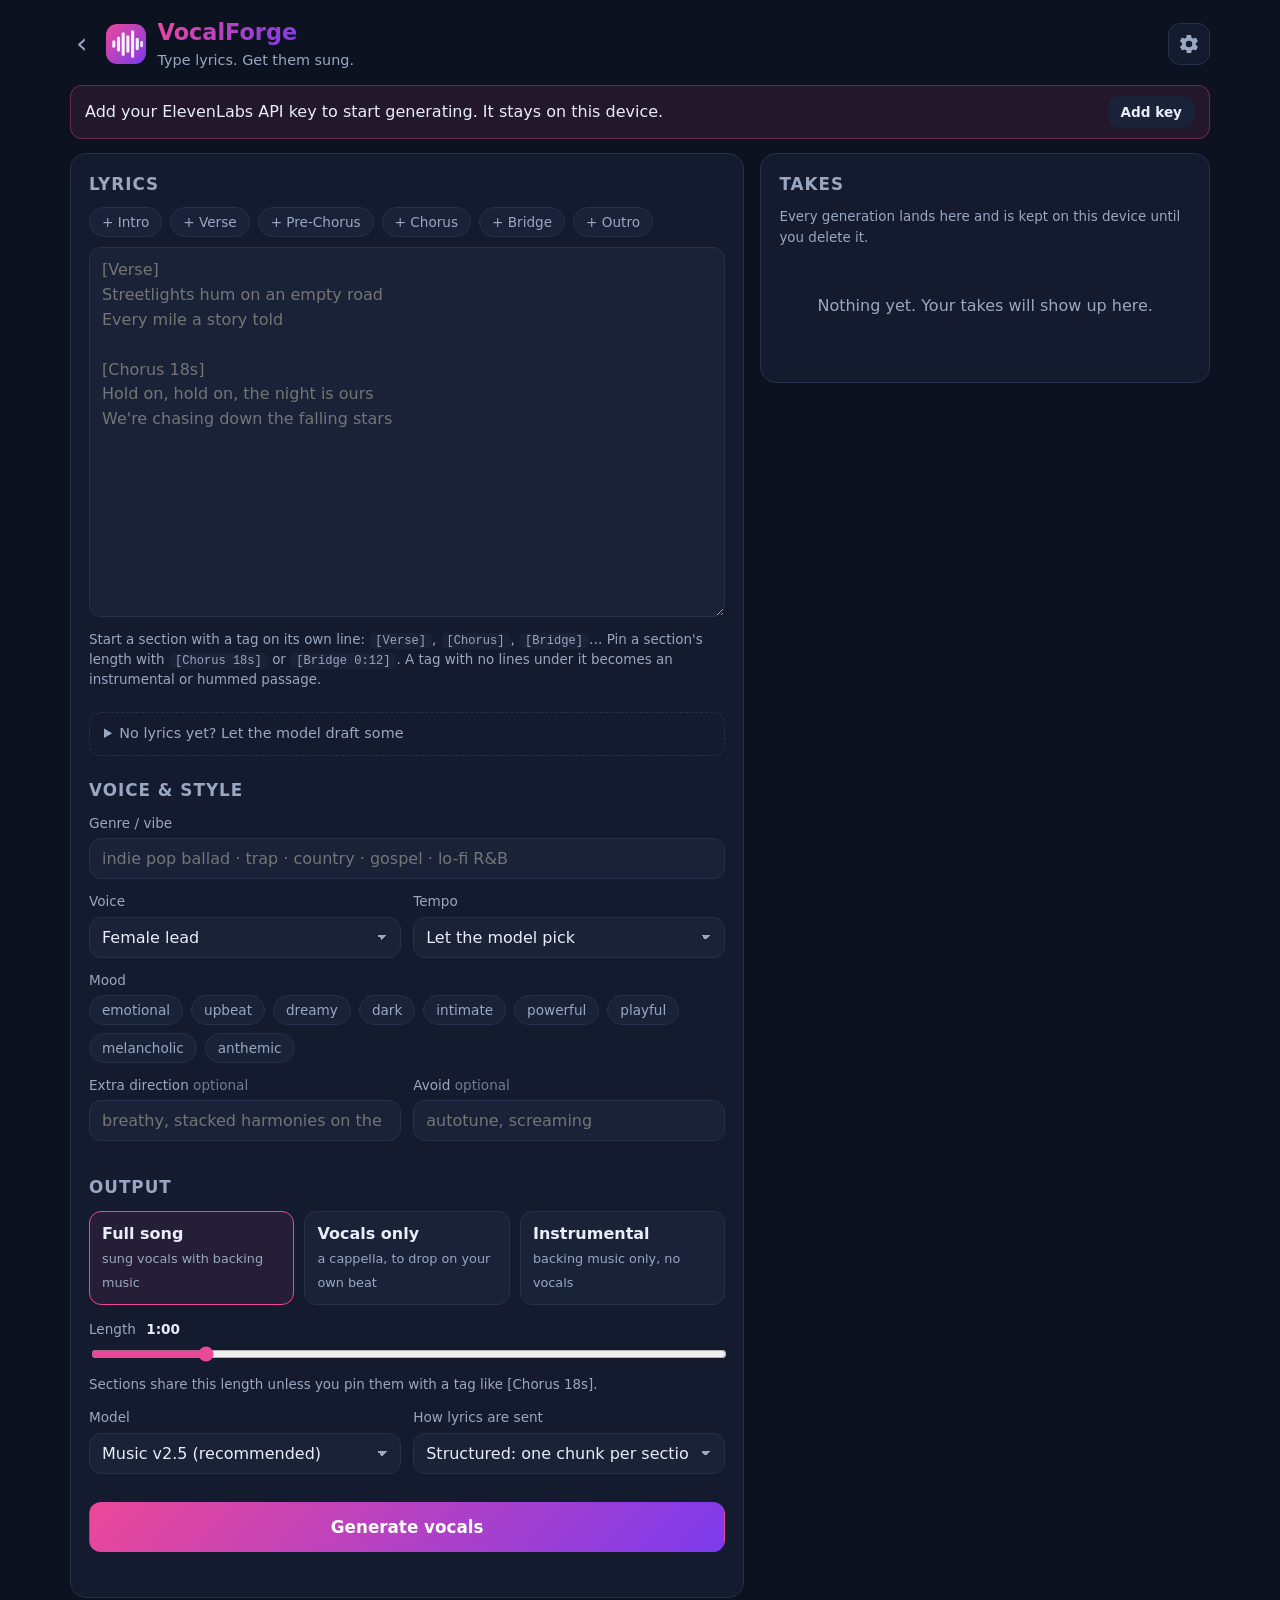
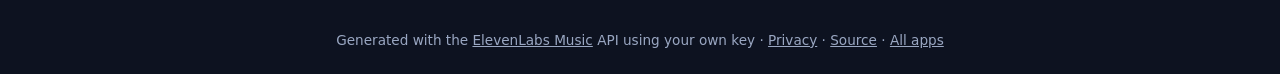
==== vocalforge/index.html @ 3dbb308b "Add VocalForge: AI vocals for your lyrics A static app at /vocalforge/ that turns typed lyrics into " ====
<!DOCTYPE html>
<html lang="en">
<head>
<meta charset="UTF-8">
<meta name="viewport" content="width=device-width, initial-scale=1.0, viewport-fit=cover">
<meta name="theme-color" content="#0d1220">
<meta name="description" content="Type lyrics, pick a voice and a style, and get them sung. Runs in your browser with your own ElevenLabs key; nothing is stored anywhere but your device.">
<title>VocalForge · AI vocals for your lyrics</title>
<link rel="manifest" href="./manifest.json">
<link rel="icon" href="./icon.svg" type="image/svg+xml">
<link rel="apple-touch-icon" href="./apple-touch-icon.png">
<link rel="stylesheet" href="./app.css">
</head>
<body>
<header class="top">
  <a class="back" href="../" title="All apps" aria-label="Back to all apps">‹</a>
  <img class="logo" src="./icon.svg" alt="" width="40" height="40">
  <div class="title">
    <h1>VocalForge</h1>
    <p>Type lyrics. Get them sung.</p>
  </div>
  <button id="settings-btn" class="iconbtn" type="button" aria-label="Settings" title="Settings">
    <svg viewBox="0 0 24 24" width="22" height="22" aria-hidden="true"><path fill="currentColor" d="M19.4 13a7.6 7.6 0 0 0 .1-1 7.6 7.6 0 0 0-.1-1l2.1-1.6a.5.5 0 0 0 .1-.6l-2-3.5a.5.5 0 0 0-.6-.2l-2.5 1a7.3 7.3 0 0 0-1.7-1l-.4-2.6a.5.5 0 0 0-.5-.4h-4a.5.5 0 0 0-.5.4l-.4 2.6a7.3 7.3 0 0 0-1.7 1l-2.5-1a.5.5 0 0 0-.6.2l-2 3.5a.5.5 0 0 0 .1.6L4.5 11a7.6 7.6 0 0 0 0 2l-2.1 1.6a.5.5 0 0 0-.1.6l2 3.5c.1.2.4.3.6.2l2.5-1c.5.4 1.1.7 1.7 1l.4 2.6c0 .2.2.4.5.4h4c.2 0 .4-.2.5-.4l.4-2.6c.6-.3 1.2-.6 1.7-1l2.5 1c.2.1.5 0 .6-.2l2-3.5a.5.5 0 0 0-.1-.6L19.4 13zM12 15.5a3.5 3.5 0 1 1 0-7 3.5 3.5 0 0 1 0 7z"/></svg>
  </button>
</header>

<div id="setup-banner" class="banner" hidden>
  <span>Add your ElevenLabs API key to start generating. It stays on this device.</span>
  <button type="button" class="btn small" id="setup-open">Add key</button>
</div>

<main class="layout">
  <section class="panel" aria-labelledby="h-lyrics">
    <h2 id="h-lyrics">Lyrics</h2>
    <div class="chips" id="tag-chips" aria-label="Insert a section tag">
      <button type="button" class="chip" data-tag="[Intro]">+ Intro</button>
      <button type="button" class="chip" data-tag="[Verse]">+ Verse</button>
      <button type="button" class="chip" data-tag="[Pre-Chorus]">+ Pre-Chorus</button>
      <button type="button" class="chip" data-tag="[Chorus]">+ Chorus</button>
      <button type="button" class="chip" data-tag="[Bridge]">+ Bridge</button>
      <button type="button" class="chip" data-tag="[Outro]">+ Outro</button>
    </div>
    <textarea id="lyrics" rows="14" spellcheck="true" aria-label="Lyrics" placeholder="[Verse]
Streetlights hum on an empty road
Every mile a story told

[Chorus 18s]
Hold on, hold on, the night is ours
We're chasing down the falling stars"></textarea>
    <p class="hint">Start a section with a tag on its own line: <code>[Verse]</code>, <code>[Chorus]</code>, <code>[Bridge]</code>… Pin a section's length with <code>[Chorus 18s]</code> or <code>[Bridge 0:12]</code>. A tag with no lines under it becomes an instrumental or hummed passage.</p>
    <div id="structure" class="structure" aria-live="polite"></div>

    <details class="sub">
      <summary>No lyrics yet? Let the model draft some</summary>
      <div class="field">
        <label for="topic">What's the song about?</label>
        <input id="topic" type="text" placeholder="a late-night drive after a breakup" autocomplete="off">
      </div>
      <div class="row">
        <button type="button" class="btn ghost" id="draft-btn">Draft lyrics</button>
        <span class="hint">Uses the style settings below. Drafting is free on ElevenLabs; only generating audio uses credits.</span>
      </div>
    </details>

    <h2>Voice &amp; style</h2>
    <div class="field">
      <label for="genre">Genre / vibe</label>
      <input id="genre" type="text" placeholder="indie pop ballad · trap · country · gospel · lo-fi R&amp;B" autocomplete="off">
    </div>
    <div class="row two">
      <div class="field">
        <label for="voice">Voice</label>
        <select id="voice">
          <option value="female">Female lead</option>
          <option value="male">Male lead</option>
          <option value="androgynous">Androgynous lead</option>
          <option value="duet">Duet (male + female)</option>
          <option value="choir">Choir / group</option>
          <option value="child">Young / child-like</option>
          <option value="rap-male">Male rapper</option>
          <option value="rap-female">Female rapper</option>
        </select>
      </div>
      <div class="field">
        <label for="tempo">Tempo</label>
        <select id="tempo">
          <option value="">Let the model pick</option>
          <option value="slow">Slow (~70 BPM)</option>
          <option value="mid">Mid (~95 BPM)</option>
          <option value="upbeat">Upbeat (~120 BPM)</option>
          <option value="fast">Fast (~140 BPM)</option>
        </select>
      </div>
    </div>
    <div class="field">
      <span class="label">Mood</span>
      <div class="chips" id="moods" role="group" aria-label="Mood">
        <button type="button" class="chip toggle" data-mood="emotional" aria-pressed="false">emotional</button>
        <button type="button" class="chip toggle" data-mood="upbeat" aria-pressed="false">upbeat</button>
        <button type="button" class="chip toggle" data-mood="dreamy" aria-pressed="false">dreamy</button>
        <button type="button" class="chip toggle" data-mood="dark" aria-pressed="false">dark</button>
        <button type="button" class="chip toggle" data-mood="intimate" aria-pressed="false">intimate</button>
        <button type="button" class="chip toggle" data-mood="powerful" aria-pressed="false">powerful</button>
        <button type="button" class="chip toggle" data-mood="playful" aria-pressed="false">playful</button>
        <button type="button" class="chip toggle" data-mood="melancholic" aria-pressed="false">melancholic</button>
        <button type="button" class="chip toggle" data-mood="anthemic" aria-pressed="false">anthemic</button>
      </div>
    </div>
    <div class="row two">
      <div class="field">
        <label for="extra">Extra direction <span class="opt">optional</span></label>
        <input id="extra" type="text" placeholder="breathy, stacked harmonies on the chorus" autocomplete="off">
      </div>
      <div class="field">
        <label for="avoid">Avoid <span class="opt">optional</span></label>
        <input id="avoid" type="text" placeholder="autotune, screaming" autocomplete="off">
      </div>
    </div>

    <h2>Output</h2>
    <div class="seg" role="radiogroup" aria-label="Output type">
      <label><input type="radio" name="output" value="song" checked><span>Full song</span><small>sung vocals with backing music</small></label>
      <label><input type="radio" name="output" value="acappella"><span>Vocals only</span><small>a cappella, to drop on your own beat</small></label>
      <label><input type="radio" name="output" value="instrumental"><span>Instrumental</span><small>backing music only, no vocals</small></label>
    </div>
    <div class="field">
      <label for="length">Length <span id="length-label" class="val"></span></label>
      <input type="range" id="length" min="10" max="300" step="5" value="60">
      <p class="hint" id="length-hint"></p>
    </div>
    <div class="row two">
      <div class="field">
        <label for="model">Model</label>
        <select id="model">
          <option value="music_v2_5">Music v2.5 (recommended)</option>
          <option value="music_v2">Music v2</option>
          <option value="music_v1">Music v1 (legacy)</option>
        </select>
      </div>
      <div class="field">
        <label for="mode">How lyrics are sent</label>
        <select id="mode">
          <option value="structured">Structured: one chunk per section</option>
          <option value="freeform">Freeform: lyrics inside a prompt</option>
        </select>
      </div>
    </div>

    <div class="actions">
      <button type="button" class="btn primary big" id="generate">Generate vocals</button>
      <button type="button" class="btn ghost big" id="cancel" hidden>Cancel</button>
    </div>
    <p id="status" class="status" role="status" aria-live="polite"></p>
    <p id="error" class="error" role="alert" hidden></p>
  </section>

  <section class="panel" aria-labelledby="h-takes">
    <h2 id="h-takes">Takes <span id="takes-count" class="count"></span></h2>
    <p class="hint">Every generation lands here and is kept on this device until you delete it.</p>
    <div id="takes"></div>
    <p id="takes-empty" class="empty">Nothing yet. Your takes will show up here.</p>
  </section>
</main>

<dialog id="settings" aria-labelledby="h-settings">
  <form method="dialog" class="dialog-body">
    <h2 id="h-settings">Settings</h2>
    <div class="field">
      <label for="api-key">ElevenLabs API key</label>
      <div class="keyrow">
        <input id="api-key" type="password" autocomplete="off" spellcheck="false" placeholder="sk_…">
        <button type="button" class="btn ghost small" id="key-toggle" aria-label="Show key">Show</button>
      </div>
      <p class="hint">Create one at elevenlabs.io → Profile → API keys. Music generation needs a paid plan. The key is saved in this browser only and sent only to the API host below.</p>
    </div>
    <div class="field">
      <label for="api-base">API host</label>
      <input id="api-base" type="url" autocomplete="off" spellcheck="false" placeholder="https://api.elevenlabs.io">
      <p class="hint">Leave as is to call ElevenLabs directly. If your browser blocks the call, point this at your own relay; see <a href="./README.md#if-the-browser-blocks-the-call">the README</a>.</p>
    </div>
    <p id="key-check" class="status"></p>
    <div class="actions">
      <button type="button" class="btn ghost" id="key-check-btn">Check key</button>
      <button type="button" class="btn ghost" id="key-forget">Forget key</button>
      <button type="submit" class="btn primary" id="settings-save">Save</button>
    </div>
  </form>
</dialog>

<footer>
  Generated with the <a href="https://elevenlabs.io/music" rel="noopener">ElevenLabs Music</a> API using your own key
  · <a href="./privacy.html">Privacy</a>
  · <a href="https://github.com/JBERRY2347/jberry2347.github.io/tree/main/vocalforge" rel="noopener">Source</a>
  · <a href="../">All apps</a>
</footer>

<script src="./app.js"></script>
</body>
</html>
---- vocalforge/app.css ----
:root {
  --bg: #0d1220;
  --panel: #141b2e;
  --panel-2: #1a2238;
  --line: #26304b;
  --text: #e8edf8;
  --muted: #9aa7c2;
  --accent: #ec4899;
  --accent-2: #7c3aed;
  --grad: linear-gradient(135deg, #ec4899, #7c3aed);
  --ok: #3ddc97;
  --warn: #f5b942;
  --bad: #ff8a8a;
  --radius: 16px;
}
* { box-sizing: border-box; }
[hidden] { display: none !important; }
html, body { margin: 0; }
body {
  background: var(--bg);
  color: var(--text);
  font-family: 'Segoe UI', system-ui, -apple-system, sans-serif;
  line-height: 1.5;
  min-height: 100vh;
  padding: max(16px, env(safe-area-inset-top)) 16px max(24px, env(safe-area-inset-bottom));
}
a { color: #4da3ff; }
h1, h2 { margin: 0; }
h2 { font-size: 1.05rem; margin: 22px 0 10px; color: var(--muted); text-transform: uppercase; letter-spacing: .06em; font-weight: 600; }
h2:first-of-type { margin-top: 0; }
code { background: var(--panel-2); padding: 1px 6px; border-radius: 6px; font-size: .9em; }

.top { display: flex; align-items: center; gap: 12px; max-width: 1140px; margin: 0 auto 14px; }
.top .back { color: var(--muted); text-decoration: none; font-size: 1.8rem; line-height: 1; padding: 0 6px; }
.top .back:hover { color: var(--text); }
.top .logo { width: 40px; height: 40px; border-radius: 11px; flex: none; }
.top .title { flex: 1; min-width: 0; }
.top h1 { font-size: 1.4rem; background: var(--grad); -webkit-background-clip: text; background-clip: text; color: transparent; display: inline-block; }
.top p { margin: 0; color: var(--muted); font-size: .9rem; }
.iconbtn { background: var(--panel); border: 1px solid var(--line); color: var(--muted); width: 42px; height: 42px; border-radius: 12px; display: grid; place-items: center; cursor: pointer; }
.iconbtn:hover { color: var(--text); border-color: var(--accent); }

.banner { max-width: 1140px; margin: 0 auto 14px; background: rgba(236,72,153,.1); border: 1px solid rgba(236,72,153,.35); border-radius: 12px; padding: 10px 14px; display: flex; gap: 12px; align-items: center; flex-wrap: wrap; }
.banner span { flex: 1 1 240px; }

.layout { max-width: 1140px; margin: 0 auto; display: grid; grid-template-columns: minmax(0, 3fr) minmax(0, 2fr); gap: 16px; align-items: start; }
@media (max-width: 900px) { .layout { grid-template-columns: 1fr; } }
.panel { background: var(--panel); border: 1px solid var(--line); border-radius: var(--radius); padding: 18px; }

.field { margin-bottom: 12px; min-width: 0; }
.field label, .field .label { display: block; font-size: .85rem; color: var(--muted); margin-bottom: 5px; }
.field .opt { color: #6f7c99; font-weight: 400; }
.field .val { color: var(--text); font-weight: 600; margin-left: 6px; }
input[type=text], input[type=url], input[type=password], select, textarea {
  width: 100%; background: var(--panel-2); border: 1px solid var(--line); color: var(--text);
  padding: 10px 12px; border-radius: 12px; font-size: 1rem; font-family: inherit; outline: none;
}
input:focus, select:focus, textarea:focus { border-color: var(--accent); }
textarea { resize: vertical; min-height: 200px; line-height: 1.55; }
select { appearance: none; -webkit-appearance: none; background-image: linear-gradient(45deg, transparent 50%, var(--muted) 50%), linear-gradient(135deg, var(--muted) 50%, transparent 50%); background-position: calc(100% - 18px) 50%, calc(100% - 13px) 50%; background-size: 5px 5px; background-repeat: no-repeat; padding-right: 34px; }
input[type=range] { width: 100%; accent-color: var(--accent); }
.row { display: flex; gap: 12px; flex-wrap: wrap; align-items: center; }
.row.two > .field { flex: 1 1 200px; }
.hint { color: var(--muted); font-size: .84rem; margin: 6px 0 0; }

.chips { display: flex; flex-wrap: wrap; gap: 8px; margin: 0 0 10px; }
.chip { background: var(--panel-2); border: 1px solid var(--line); color: var(--muted); padding: 6px 12px; border-radius: 999px; font-size: .85rem; cursor: pointer; font-family: inherit; }
.chip:hover { color: var(--text); border-color: var(--accent); }
.chip.toggle[aria-pressed="true"] { background: var(--grad); color: #fff; border-color: transparent; }

.structure { display: flex; flex-wrap: wrap; gap: 6px; margin: 10px 0 0; font-size: .82rem; }
.structure .sec { background: var(--panel-2); border: 1px solid var(--line); border-radius: 8px; padding: 4px 9px; color: var(--muted); }
.structure .sec b { color: var(--text); font-weight: 600; }
.structure .sec.pinned { border-color: rgba(124,58,237,.6); }
.structure .sec.instr { font-style: italic; }
.structure .total { color: var(--muted); padding: 4px 2px; }
.structure .problem { color: var(--bad); flex-basis: 100%; }

details.sub { border: 1px dashed var(--line); border-radius: 12px; padding: 10px 14px; margin-top: 12px; }
details.sub summary { cursor: pointer; color: var(--muted); font-size: .9rem; }
details.sub[open] summary { margin-bottom: 10px; }

.seg { display: grid; grid-template-columns: repeat(auto-fit, minmax(150px, 1fr)); gap: 10px; margin-bottom: 14px; }
.seg label { display: block; background: var(--panel-2); border: 1px solid var(--line); border-radius: 12px; padding: 10px 12px; cursor: pointer; }
.seg label:has(input:checked) { border-color: var(--accent); background: rgba(236,72,153,.08); }
.seg input { position: absolute; opacity: 0; pointer-events: none; }
.seg span { display: block; font-weight: 600; }
.seg small { color: var(--muted); font-size: .8rem; }
@media (max-width: 480px) { .seg { grid-template-columns: 1fr; } }

.actions { display: flex; gap: 10px; flex-wrap: wrap; margin-top: 16px; }
.btn { display: inline-block; text-decoration: none; padding: 10px 16px; border-radius: 12px; font-weight: 600; font-size: .95rem; text-align: center; border: 1px solid transparent; cursor: pointer; font-family: inherit; color: var(--text); background: var(--panel-2); }
.btn.primary { background: var(--grad); color: #fff; }
.btn.primary:disabled { opacity: .55; cursor: not-allowed; }
.btn.ghost { background: transparent; border-color: var(--line); color: var(--muted); }
.btn.ghost:hover { color: var(--text); border-color: var(--accent); }
.btn.big { flex: 1 1 200px; padding: 14px 18px; font-size: 1.05rem; }
.btn.small { padding: 7px 12px; font-size: .85rem; }
.btn.danger { color: var(--bad); }

.status { color: var(--muted); font-size: .9rem; margin: 10px 0 0; min-height: 1.2em; }
.status.ok { color: var(--ok); }
.status.busy::before { content: ''; display: inline-block; width: 12px; height: 12px; border: 2px solid var(--accent); border-right-color: transparent; border-radius: 50%; margin-right: 8px; vertical-align: -1px; animation: spin .8s linear infinite; }
@keyframes spin { to { transform: rotate(360deg); } }
.error { color: var(--bad); background: rgba(255,138,138,.08); border: 1px solid rgba(255,138,138,.3); border-radius: 12px; padding: 10px 12px; font-size: .9rem; margin: 10px 0 0; white-space: pre-wrap; }
.empty { color: var(--muted); text-align: center; padding: 30px 10px; }
.count { color: var(--muted); font-weight: 400; }

.take { background: var(--panel-2); border: 1px solid var(--line); border-radius: 12px; padding: 12px; margin-bottom: 10px; }
.take .head { display: flex; gap: 10px; align-items: baseline; flex-wrap: wrap; }
.take h3 { margin: 0; font-size: 1rem; flex: 1 1 160px; overflow-wrap: anywhere; }
.take .meta { color: var(--muted); font-size: .8rem; }
.take audio { width: 100%; margin: 10px 0 8px; }
.take .tools { display: flex; gap: 8px; flex-wrap: wrap; }
.take details { margin-top: 8px; font-size: .82rem; }
.take summary { color: var(--muted); cursor: pointer; }
.take pre { background: var(--bg); border: 1px solid var(--line); border-radius: 8px; padding: 10px; overflow: auto; max-height: 280px; font-size: .78rem; margin: 8px 0 0; }

dialog { background: var(--panel); color: var(--text); border: 1px solid var(--line); border-radius: var(--radius); padding: 0; width: min(560px, calc(100vw - 32px)); }
dialog::backdrop { background: rgba(0,0,0,.6); }
.dialog-body { padding: 20px; }
.dialog-body h2 { margin-top: 0; }
.keyrow { display: flex; gap: 8px; }
.keyrow input { flex: 1; }

footer { margin: 32px auto 0; max-width: 1140px; color: var(--muted); font-size: .85rem; text-align: center; }
footer a { color: var(--muted); }
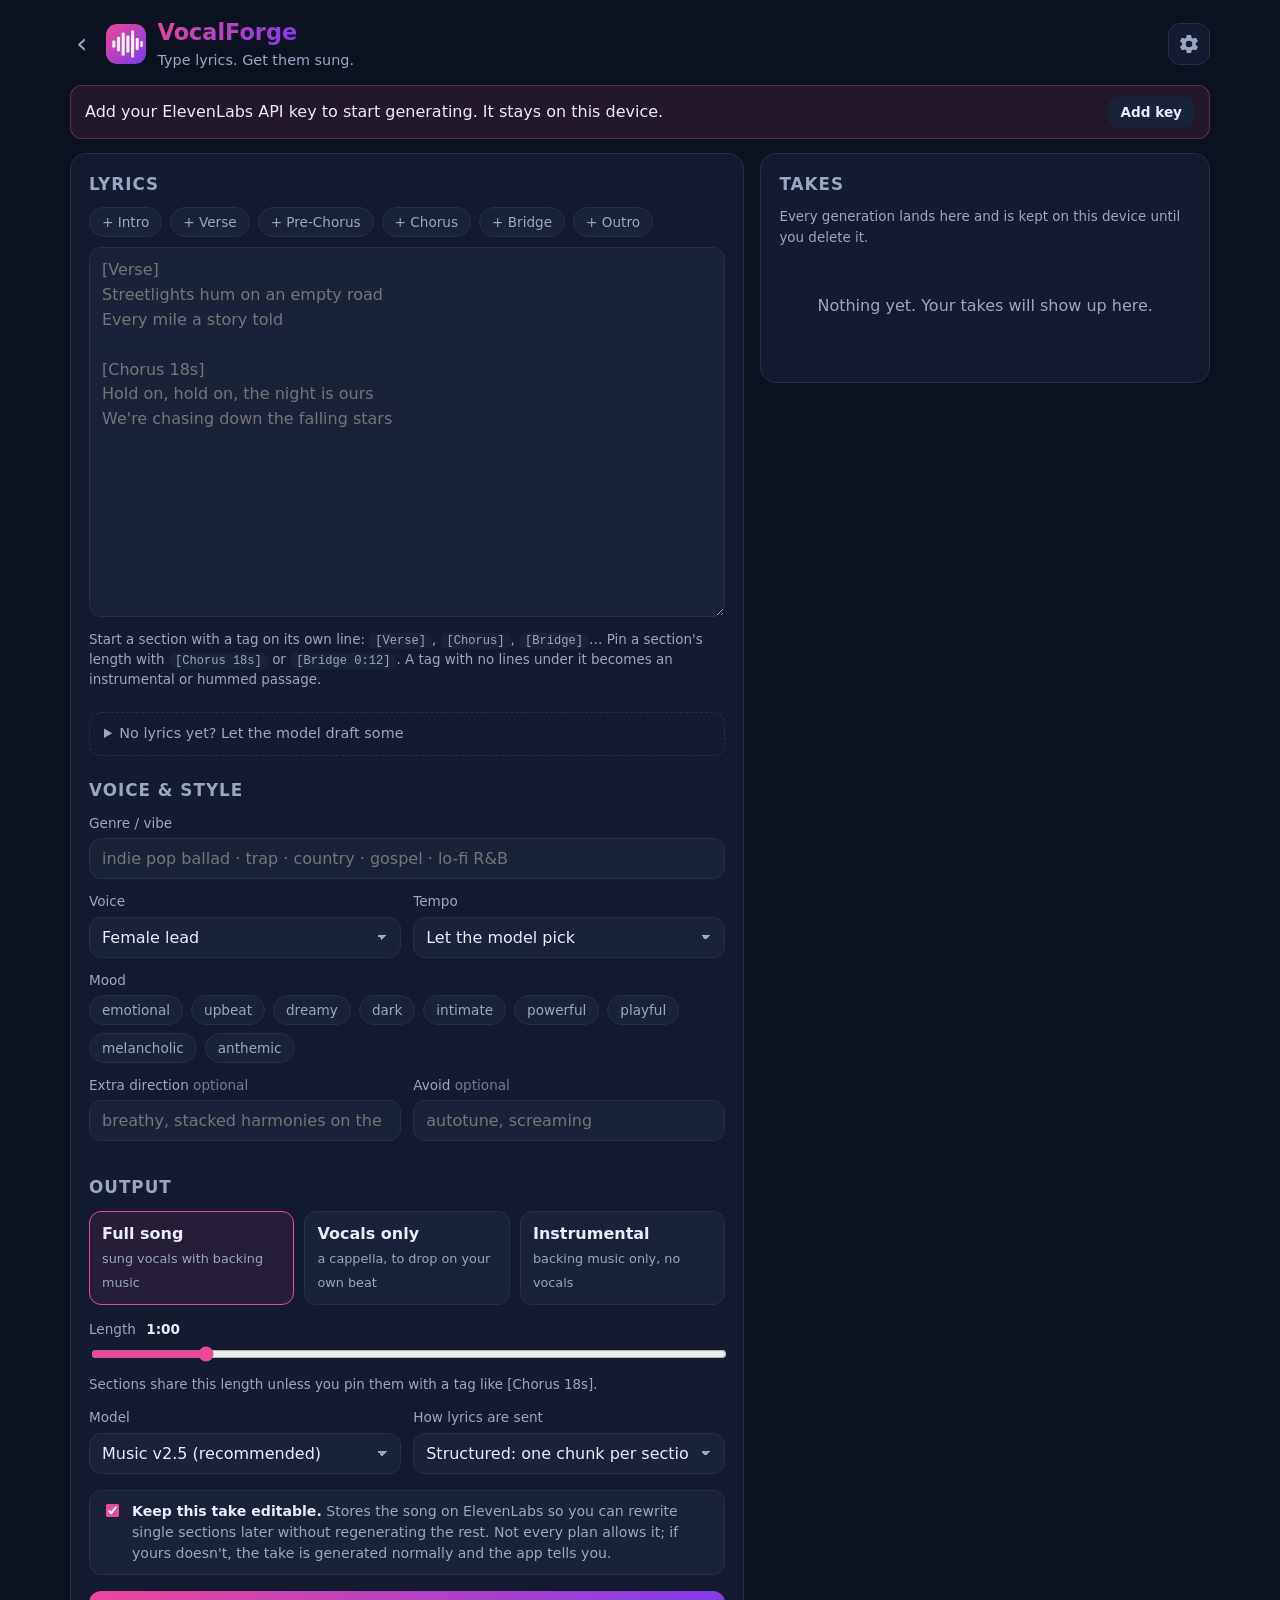
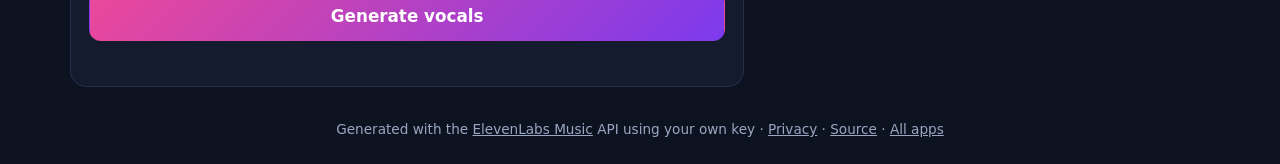
==== commit e471651b: "VocalForge: rewrite single sections of a take without regenerating the song Takes are now generated " ====
--- a/vocalforge/index.html
+++ b/vocalforge/index.html
@@ -146,6 +146,11 @@
       </div>
     </div>
 
+    <label class="check">
+      <input type="checkbox" id="store" checked>
+      <span><b>Keep this take editable.</b> Stores the song on ElevenLabs so you can rewrite single sections later without regenerating the rest. Not every plan allows it; if yours doesn't, the take is generated normally and the app tells you.</span>
+    </label>
+
     <div class="actions">
       <button type="button" class="btn primary big" id="generate">Generate vocals</button>
       <button type="button" class="btn ghost big" id="cancel" hidden>Cancel</button>
@@ -187,6 +192,22 @@
   </form>
 </dialog>
 
+<dialog id="rewrite" aria-labelledby="h-rewrite">
+  <form method="dialog" class="dialog-body">
+    <h2 id="h-rewrite">Rewrite sections</h2>
+    <p class="hint">Edit the lines you want changed in <b id="rw-title"></b>. Only ticked sections are regenerated and charged; every other section is kept exactly as it sounds now. Section lengths stay the same.</p>
+    <p class="hint" id="rw-upload" hidden>This take was not stored on ElevenLabs when it was made, so it will be uploaded first to make it editable.</p>
+    <div id="rw-sections"></div>
+    <p class="status" id="rw-cost"></p>
+    <p class="status" id="rw-status" role="status" aria-live="polite"></p>
+    <p class="error" id="rw-error" role="alert" hidden></p>
+    <div class="actions">
+      <button type="button" class="btn ghost" id="rw-cancel">Cancel</button>
+      <button type="button" class="btn primary" id="rw-go">Regenerate ticked sections</button>
+    </div>
+  </form>
+</dialog>
+
 <footer>
   Generated with the <a href="https://elevenlabs.io/music" rel="noopener">ElevenLabs Music</a> API using your own key
   · <a href="./privacy.html">Privacy</a>
--- a/vocalforge/app.css
+++ b/vocalforge/app.css
@@ -125,3 +125,14 @@
 
 footer { margin: 32px auto 0; max-width: 1140px; color: var(--muted); font-size: .85rem; text-align: center; }
 footer a { color: var(--muted); }
+
+.check { display: flex; gap: 10px; align-items: flex-start; background: var(--panel-2); border: 1px solid var(--line); border-radius: 12px; padding: 10px 12px; margin-top: 4px; font-size: .88rem; color: var(--muted); cursor: pointer; }
+.check input { margin-top: 3px; accent-color: var(--accent); flex: none; }
+.check b { color: var(--text); font-weight: 600; }
+.badge { color: var(--ok); background: rgba(61,220,151,.12); padding: 1px 7px; border-radius: 6px; font-size: .72rem; text-transform: uppercase; letter-spacing: .05em; }
+.rw-sec { background: var(--panel-2); border: 1px solid var(--line); border-radius: 12px; padding: 10px 12px; margin-bottom: 10px; }
+.rw-sec:has(.rw-pick:checked) { border-color: var(--accent); }
+.rw-head { display: flex; gap: 8px; align-items: center; margin-bottom: 6px; cursor: pointer; }
+.rw-head input { accent-color: var(--accent); }
+.rw-sec textarea { min-height: 0; background: var(--bg); }
+#rw-sections { max-height: 50vh; overflow: auto; }
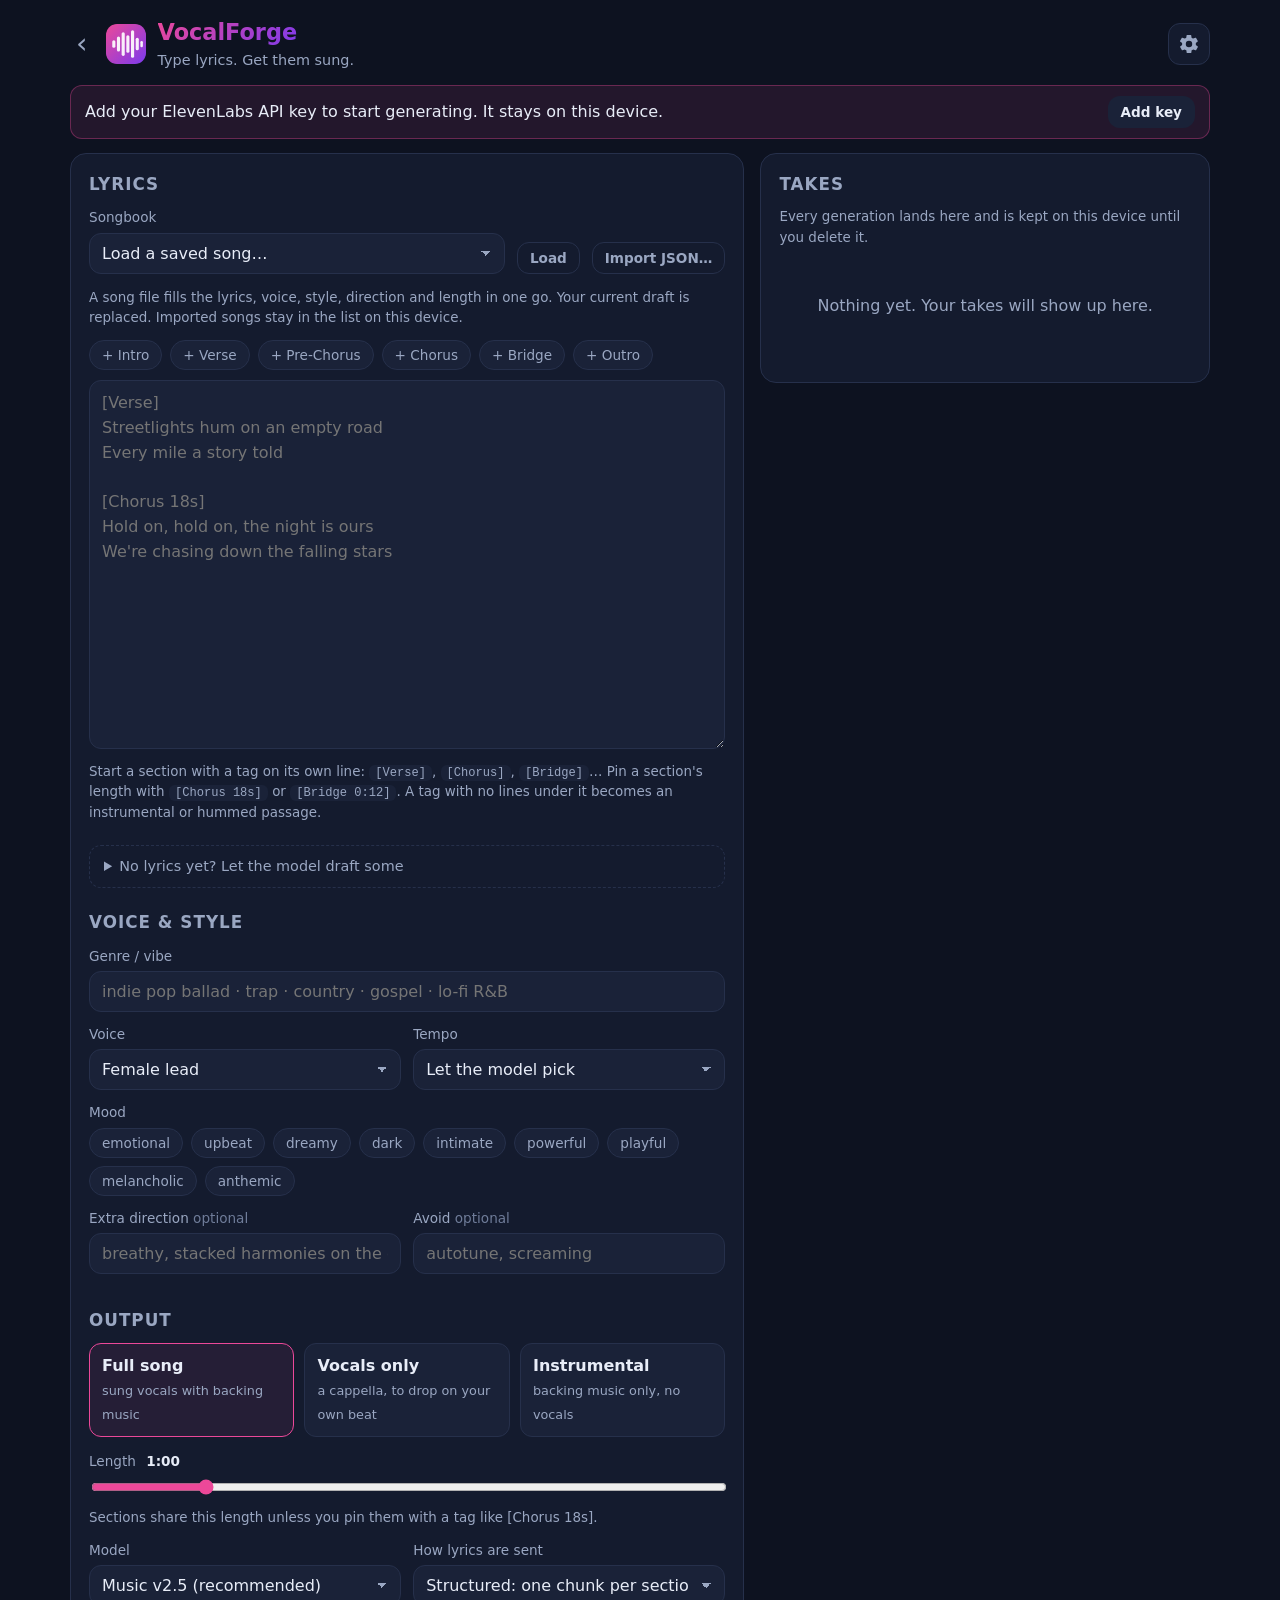
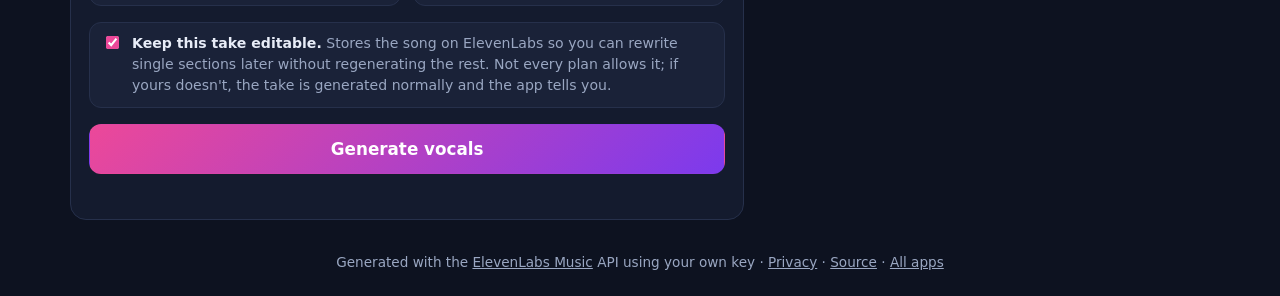
==== commit c1d6d6ba: "VocalForge: songbook with JSON song files, Whose House (Houston Cougars) preset - Songbook dropdown " ====
--- a/vocalforge/index.html
+++ b/vocalforge/index.html
@@ -32,6 +32,16 @@
 <main class="layout">
   <section class="panel" aria-labelledby="h-lyrics">
     <h2 id="h-lyrics">Lyrics</h2>
+    <div class="row songbook">
+      <div class="field">
+        <label for="songbook">Songbook</label>
+        <select id="songbook"><option value="">Load a saved song…</option></select>
+      </div>
+      <button type="button" class="btn ghost small" id="songbook-load">Load</button>
+      <button type="button" class="btn ghost small" id="songbook-import">Import JSON…</button>
+      <input type="file" id="songbook-file" accept=".json,application/json" hidden>
+      <span class="hint">A song file fills the lyrics, voice, style, direction and length in one go. Your current draft is replaced. Imported songs stay in the list on this device.</span>
+    </div>
     <div class="chips" id="tag-chips" aria-label="Insert a section tag">
       <button type="button" class="chip" data-tag="[Intro]">+ Intro</button>
       <button type="button" class="chip" data-tag="[Verse]">+ Verse</button>
--- a/vocalforge/app.css
+++ b/vocalforge/app.css
@@ -136,3 +136,14 @@
 .rw-head input { accent-color: var(--accent); }
 .rw-sec textarea { min-height: 0; background: var(--bg); }
 #rw-sections { max-height: 50vh; overflow: auto; }
+
+.karaoke { background: var(--bg); border: 1px solid var(--line); border-radius: 12px; padding: 12px 14px; margin-top: 10px; max-height: 260px; overflow: auto; font-size: 1.05rem; line-height: 1.7; }
+.kline { margin: 0 0 4px; }
+.kw { color: var(--muted); cursor: pointer; transition: color .1s; }
+.kw.done { color: var(--text); }
+.kw.now { color: #fff; background: var(--grad); border-radius: 6px; padding: 0 4px; }
+.take .tools [aria-pressed="true"] { color: var(--text); border-color: var(--accent); }
+
+.songbook { margin-bottom: 12px; align-items: flex-end; }
+.songbook .field { flex: 1 1 220px; margin-bottom: 0; }
+.songbook .hint { flex-basis: 100%; margin-top: 2px; }
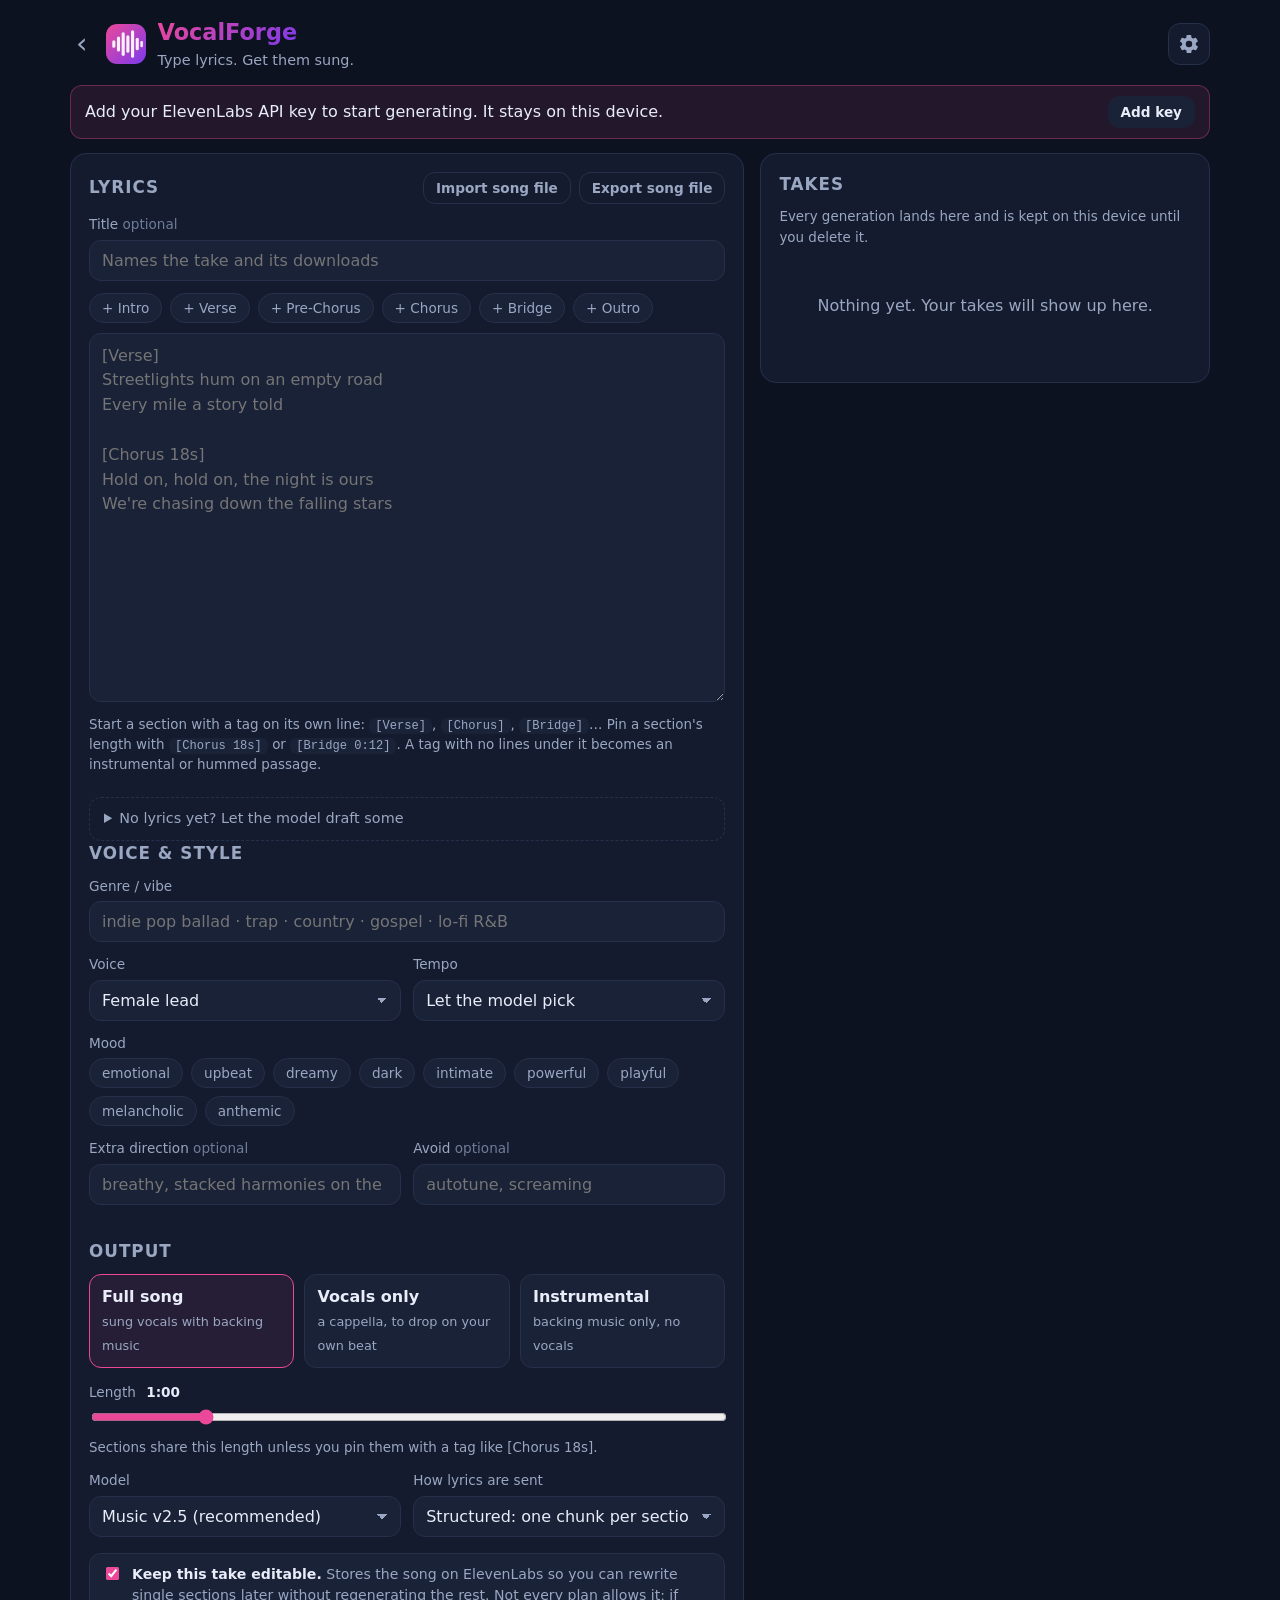
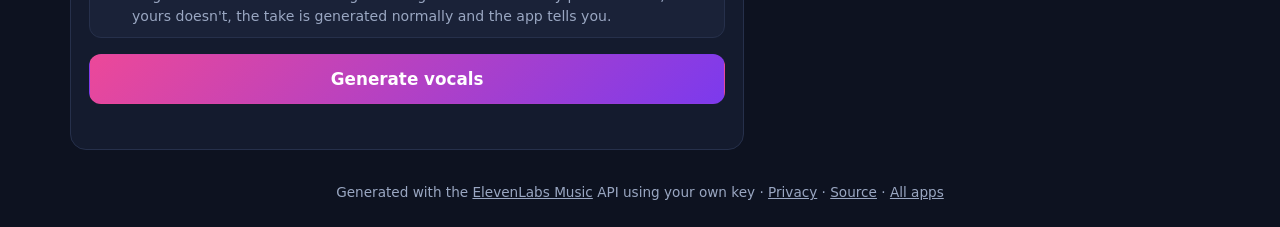
==== commit e2722c44: "VocalForge: import/export a song settings file "Import song file" (or dropping a .json onto the Lyri" ====
--- a/vocalforge/index.html
+++ b/vocalforge/index.html
@@ -31,16 +31,17 @@
 
 <main class="layout">
   <section class="panel" aria-labelledby="h-lyrics">
-    <h2 id="h-lyrics">Lyrics</h2>
-    <div class="row songbook">
-      <div class="field">
-        <label for="songbook">Songbook</label>
-        <select id="songbook"><option value="">Load a saved song…</option></select>
-      </div>
-      <button type="button" class="btn ghost small" id="songbook-load">Load</button>
-      <button type="button" class="btn ghost small" id="songbook-import">Import JSON…</button>
-      <input type="file" id="songbook-file" accept=".json,application/json" hidden>
-      <span class="hint">A song file fills the lyrics, voice, style, direction and length in one go. Your current draft is replaced. Imported songs stay in the list on this device.</span>
+    <div class="panel-head">
+      <h2 id="h-lyrics">Lyrics</h2>
+      <div class="file-tools">
+        <button type="button" class="btn ghost small" id="import-btn" title="Load a song settings file (.json)">Import song file</button>
+        <button type="button" class="btn ghost small" id="export-btn" title="Save every setting on this page as a .json file">Export song file</button>
+        <input type="file" id="import-file" accept=".json,application/json" hidden>
+      </div>
+    </div>
+    <div class="field">
+      <label for="title">Title <span class="opt">optional</span></label>
+      <input id="title" type="text" placeholder="Names the take and its downloads" autocomplete="off">
     </div>
     <div class="chips" id="tag-chips" aria-label="Insert a section tag">
       <button type="button" class="chip" data-tag="[Intro]">+ Intro</button>
--- a/vocalforge/app.css
+++ b/vocalforge/app.css
@@ -144,6 +144,7 @@
 .kw.now { color: #fff; background: var(--grad); border-radius: 6px; padding: 0 4px; }
 .take .tools [aria-pressed="true"] { color: var(--text); border-color: var(--accent); }
 
-.songbook { margin-bottom: 12px; align-items: flex-end; }
-.songbook .field { flex: 1 1 220px; margin-bottom: 0; }
-.songbook .hint { flex-basis: 100%; margin-top: 2px; }
+.panel-head { display: flex; align-items: baseline; justify-content: space-between; gap: 10px; flex-wrap: wrap; }
+.panel-head h2 { margin: 0 0 10px; }
+.file-tools { display: flex; gap: 8px; flex-wrap: wrap; margin-bottom: 10px; }
+.panel.dropping { outline: 2px dashed var(--accent); outline-offset: -6px; }
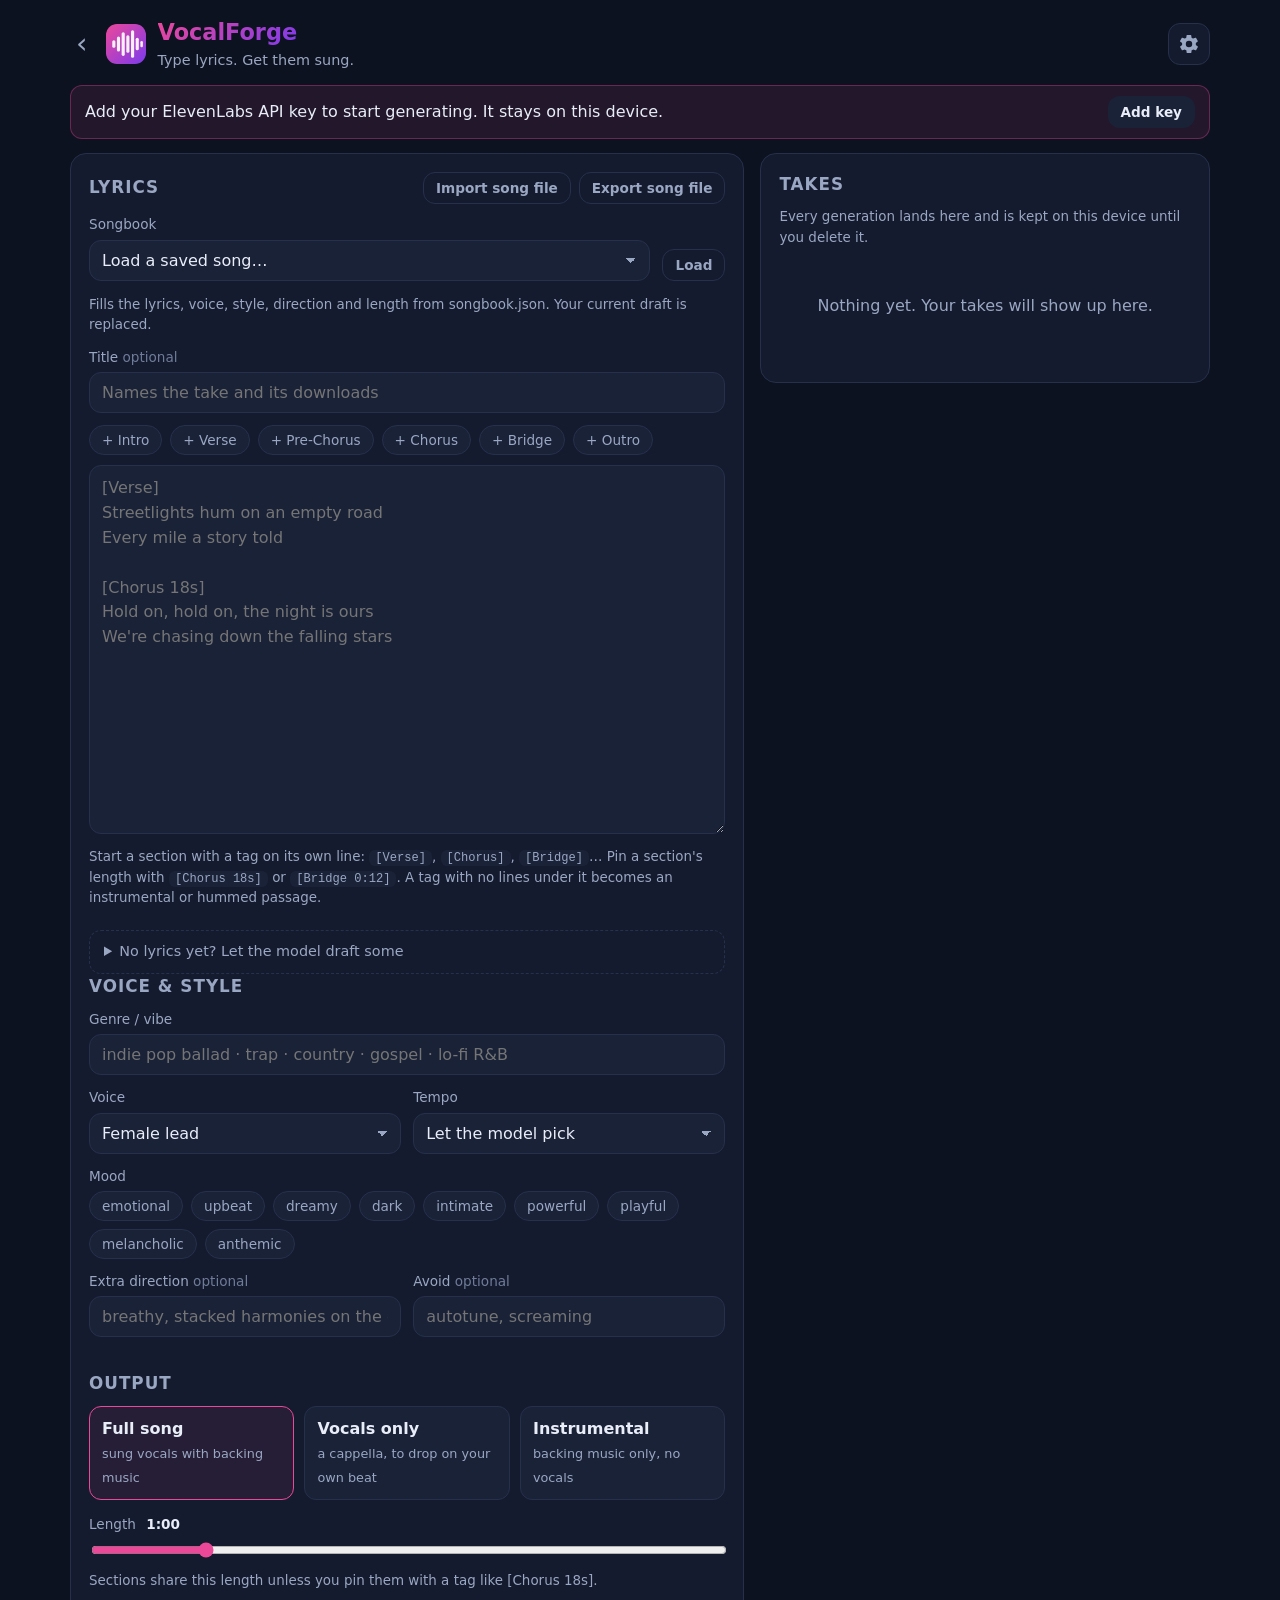
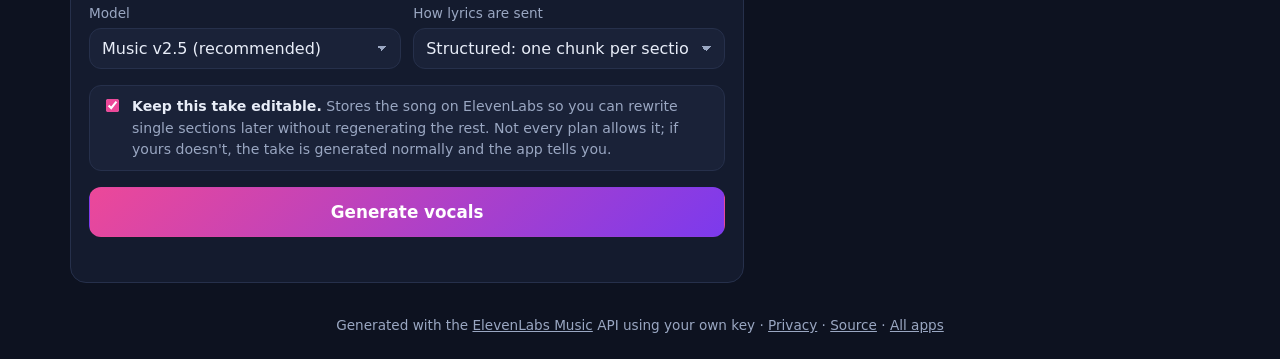
==== commit 26f4ec44: "VocalForge: songbook dropdown backed by songbook.json Brings the Songbook feature that was added to " ====
--- a/vocalforge/index.html
+++ b/vocalforge/index.html
@@ -39,6 +39,14 @@
         <input type="file" id="import-file" accept=".json,application/json" hidden>
       </div>
     </div>
+    <div class="row songbook" hidden>
+      <div class="field">
+        <label for="songbook">Songbook</label>
+        <select id="songbook"><option value="">Load a saved song…</option></select>
+      </div>
+      <button type="button" class="btn ghost small" id="songbook-load">Load</button>
+      <span class="hint">Fills the lyrics, voice, style, direction and length from songbook.json. Your current draft is replaced.</span>
+    </div>
     <div class="field">
       <label for="title">Title <span class="opt">optional</span></label>
       <input id="title" type="text" placeholder="Names the take and its downloads" autocomplete="off">
--- a/vocalforge/app.css
+++ b/vocalforge/app.css
@@ -148,3 +148,6 @@
 .panel-head h2 { margin: 0 0 10px; }
 .file-tools { display: flex; gap: 8px; flex-wrap: wrap; margin-bottom: 10px; }
 .panel.dropping { outline: 2px dashed var(--accent); outline-offset: -6px; }
+.songbook { margin-bottom: 12px; align-items: flex-end; }
+.songbook .field { flex: 1 1 220px; margin-bottom: 0; }
+.songbook .hint { flex-basis: 100%; margin-top: 2px; }
